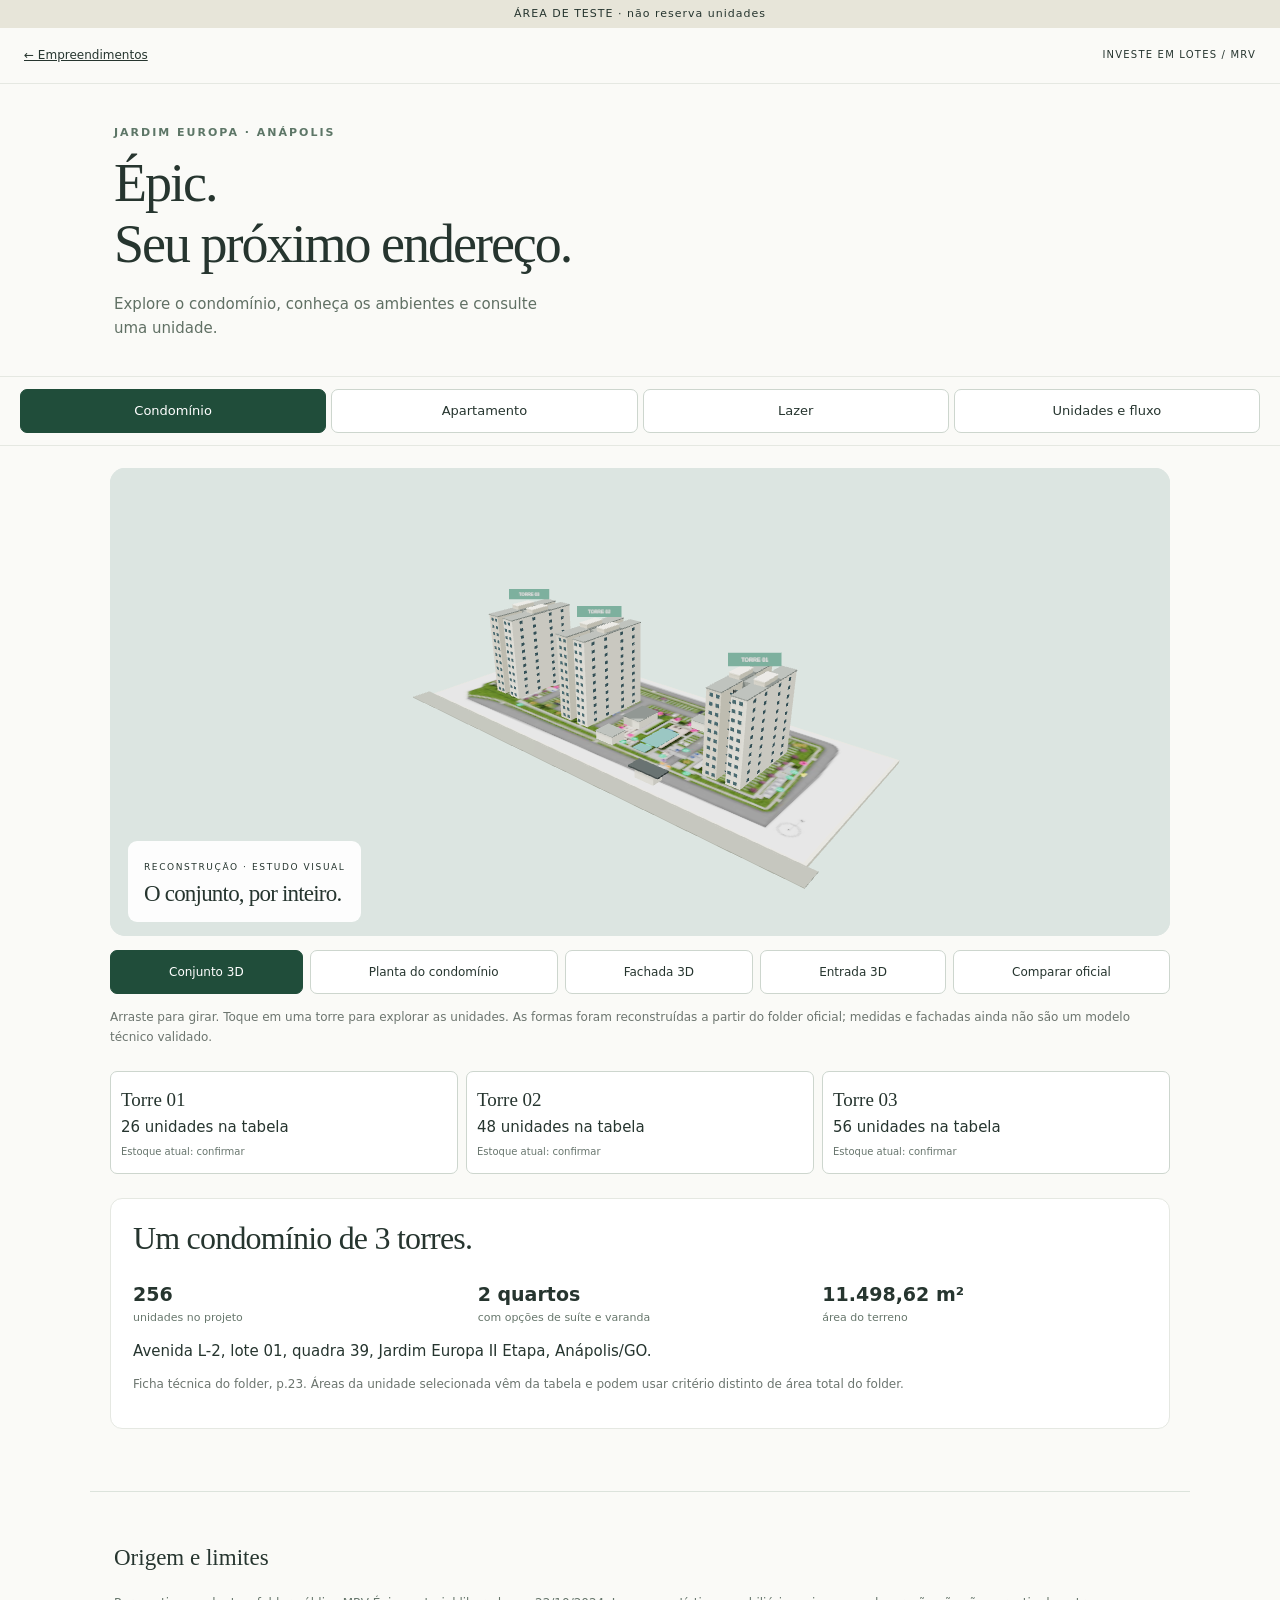
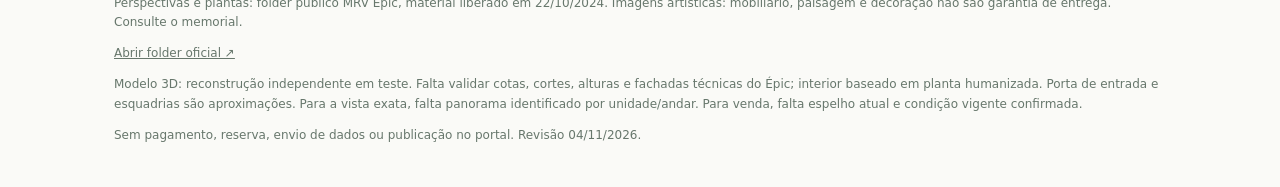
==== epic/index.html @ ec711bcd "Epic experience test: official plans leisure unit flow and reconstruction study" ====
<!doctype html><html lang="pt-BR"><head><meta charset="utf-8"><meta name="viewport" content="width=device-width,initial-scale=1,viewport-fit=cover"><meta name="robots" content="noindex"><meta name="description" content="Épic Anápolis: implantação, torres, plantas, decorados e fluxo de referência. Área de teste."><title>Épic | Experiência do empreendimento</title><link rel="stylesheet" href="style.css"></head><body><div class="test">ÁREA DE TESTE · não reserva unidades</div><header><a href="../">← Empreendimentos</a><span>INVESTE EM LOTES / MRV</span></header><main><div class="intro"><p class="eyebrow">JARDIM EUROPA · ANÁPOLIS</p><h1>Épic.<br>Seu próximo endereço.</h1><p>Explore o condomínio, conheça os ambientes e consulte uma unidade.</p></div><nav aria-label="Explorar"><button class="selected" data-tab="condominio">Condomínio</button><button data-tab="apartamento">Apartamento</button><button data-tab="lazer">Lazer</button><button data-tab="unidades">Unidades e fluxo</button></nav><section id="condominio" class="tab"><div class="media"><div id="world"><div id="load">Preparando maquete…</div></div><div class="overlay"><span>RECONSTRUÇÃO · ESTUDO VISUAL</span><h2 id="viewtitle">O conjunto, por inteiro.</h2></div></div><div class="tools"><button data-view="geral" class="selected">Conjunto 3D</button><button data-view="topo">Planta do condomínio</button><button data-view="frente">Fachada 3D</button><button data-view="portaria">Entrada 3D</button><button id="official">Comparar oficial</button></div><p class="caption">Arraste para girar. Toque em uma torre para explorar as unidades. As formas foram reconstruídas a partir do folder oficial; medidas e fachadas ainda não são um modelo técnico validado.</p><div class="towercards" id="towercards"></div><article class="info"><h2>Um condomínio de 3 torres.</h2><div class="facts"><div><b>256</b><span>unidades no projeto</span></div><div><b>2 quartos</b><span>com opções de suíte e varanda</span></div><div><b>11.498,62 m²</b><span>área do terreno</span></div></div><p>Avenida L-2, lote 01, quadra 39, Jardim Europa II Etapa, Anápolis/GO.</p><p class="caption">Ficha técnica do folder, p.23. Áreas da unidade selecionada vêm da tabela e podem usar critério distinto de área total do folder.</p></article></section><section id="apartamento" class="tab" hidden><div class="sectionhead"><p class="eyebrow">DISTRIBUIÇÃO E AMBIENTES</p><h2>Do desenho ao decorado.</h2><p>Escolha uma referência. Não aplicamos a mesma planta a todos os apartamentos.</p></div><div class="tools" id="plantbuttons"><button data-plant="208" class="selected">T1 · 208 / suíte</button><button data-plant="206">T1 · 206</button><button data-plant="001">T1 · 001 / térreo</button><button data-plant="003">T1 · 003 / térreo</button></div><div class="planwrap"><img id="plan" src="planta208.jpg" alt="Planta humanizada oficial Torre 1 apartamento208"><button class="expand" data-enlarge="plan">Ampliar planta ↗</button></div><p class="caption" id="plancaption">Planta humanizada oficial · Torre 1, apartamento208 · folder p.21. Mobiliário ilustrativo.</p><div class="interiorhead"><h3>Entre no estudo do apartamento208.</h3><p>Distribuição reconstruída da planta humanizada, sem cotas técnicas. A decoração 3D é uma interpretação, não o decorado oficial MRV.</p></div><div id="inside"><div id="insidehint">Preparando interior…</div></div><div class="tools" id="roomcontrols"></div><div class="tools"><button id="walkback">Recuar</button><button id="walkforward">Avançar</button><button id="resetroom">Voltar ao ambiente</button></div><p class="caption">Arraste para olhar; avance em passos curtos. Não há colisão física. A posição do apartamento no prédio e a paisagem não foram validadas: não simulamos vista real. O estudo continua sendo da referência 208 ao trocar a planta acima.</p><h3>Decorados oficiais, separados do estudo.</h3><div id="roomgallery" class="gallery"></div></section><section id="lazer" class="tab" hidden><div class="sectionhead"><p class="eyebrow">ESPAÇOS PARA VIVER</p><h2>Do primeiro mergulho<br>ao encontro em família.</h2><p>Imagens oficiais do empreendimento, não fotos da obra pronta.</p></div><div id="leisuregallery" class="gallery"></div></section><section id="unidades" class="tab" hidden><div class="sectionhead"><p class="eyebrow">CONSULTA POR APARTAMENTO</p><h2>Uma unidade.<br>Todos os valores juntos.</h2></div><div class="notice"><b>Disponibilidade atual: não confirmada.</b><p>A tabela de 26/10/2026 lista unidades e valores de referência. Não é um espelho de estoque de hoje. Nenhum bloco está marcado como vendido ou disponível sem essa confirmação.</p></div><div class="selectors"><label>Torre<select id="tower"><option value="01">Torre 01</option><option value="02">Torre 02</option><option value="03">Torre 03</option></select></label><label>Unidade da tabela<select id="unit"></select></label></div><div id="unitdetails"></div><h3>Fluxo de referência da entrada</h3><p>Valores extraídos da mesma linha da planilha, sem simular renda, subsídio ou aprovação. Valores exibidos arredondados a centavos; o arquivo original pode conter casas decimais adicionais.</p><div id="flow"></div><div class="notice"><b>Antes de apresentar uma condição comercial</b><p>Confirmar estoque, validade da tabela, rating, desconto Bom Pagador, crédito e correções no sistema MRV. A planilha informa plano decrescente em até 60 parcelas, mas não fornece aqui um cronograma contratual completo. O resumo não reserva nem envia proposta.</p></div><button id="summary">Ver resumo para revisão</button><pre id="summarytext" hidden></pre></section><footer><h3>Origem e limites</h3><p>Perspectivas e plantas: folder público MRV Épic, material liberado em 22/10/2024. Imagens artísticas: mobiliário, paisagem e decoração não são garantia de entrega. Consulte o memorial.</p><a href="https://drive.google.com/file/d/1s0CUvzJely-74tFJIoNEX2CkR0CPgsRL/view?usp=drivesdk&authuser=papocerio%40gmail.com" target="_blank" rel="noopener">Abrir folder oficial ↗</a><p>Modelo 3D: reconstrução independente em teste. Falta validar cotas, cortes, alturas e fachadas técnicas do Épic; interior baseado em planta humanizada. Porta de entrada e esquadrias são aproximações. Para a vista exata, falta panorama identificado por unidade/andar. Para venda, falta espelho atual e condição vigente confirmada.</p><p>Sem pagamento, reserva, envio de dados ou publicação no portal. Revisão 04/11/2026.</p></footer></main><dialog id="viewer"><button id="close">Fechar ×</button><img id="full" alt=""><p id="fullcaption"></p></dialog><script type="module" src="app.js"></script></body></html>
---- epic/style.css ----
*{box-sizing:border-box}body{margin:0;color:#26352f;background:#fafaf7;font:15px/1.6 system-ui,-apple-system,sans-serif}button,select{font:inherit}button{min-height:44px;border:1px solid #cdd6ce;border-radius:7px;padding:10px 16px;background:#fff;color:inherit;cursor:pointer}button:hover{border-color:#275e48}button.selected{background:#204d3a;color:white;border-color:#204d3a}button:focus-visible,a:focus-visible{outline:3px solid #c99d48;outline-offset:3px}a{color:inherit}header{display:flex;justify-content:space-between;align-items:center;gap:12px;padding:18px 24px;border-bottom:1px solid #e5e8e2;font-size:12px}header span{letter-spacing:1.2px;font-size:10px}.test{text-align:center;background:#e7e5d9;padding:5px 10px;font-size:11px;letter-spacing:1px}.intro{max-width:1100px;margin:auto;padding:40px 24px 24px}.eyebrow{font-size:11px;letter-spacing:2px;font-weight:650;color:#5d7667;margin:0 0 12px}h1,h2,h3{font-family:Georgia,serif;font-weight:400;line-height:1.12}h1{font-size:54px;letter-spacing:-2px;margin:0 0 18px}h2{font-size:32px;letter-spacing:-.8px}h3{font-size:25px}p{margin:12px 0}.intro>p:last-child{max-width:460px;color:#607064}nav{display:flex;gap:5px;flex-wrap:wrap;padding:12px 20px;background:#fafaf7;position:sticky;top:0;z-index:5;border-block:1px solid #e5e8e2}nav button{font-size:13px;padding:10px 12px;flex:1;white-space:nowrap}.tab{max-width:1100px;margin:auto;padding:22px 20px}.tab[hidden]{display:none}.media{position:relative;border-radius:15px;overflow:hidden;background:#dce4e2}#world{height:52vh;min-height:350px;max-height:650px;touch-action:none}canvas{display:block;width:100%;height:100%}.overlay{position:absolute;left:18px;bottom:14px;pointer-events:none;background:#ffffffec;padding:12px 16px;border-radius:9px;max-width:85%}.overlay span{font-size:9px;letter-spacing:1.6px}.overlay h2{font-size:23px;margin:4px 0}#load{position:absolute;padding:30px}.tools{display:flex;flex-wrap:wrap;gap:7px;margin:14px 0}.tools button{font-size:12px;padding:9px 11px;flex-grow:1}.caption{font-size:12px;line-height:1.6;color:#6c756f}.towercards{display:grid;grid-template-columns:repeat(3,1fr);gap:8px;margin:24px 0}.towercards button{text-align:left;padding:13px 10px}.towercards b{display:block;font-size:19px;font-family:Georgia;font-weight:400}.towercards small{display:block;font-size:10px;color:#68766e;margin-top:5px}.info{padding:22px;background:white;border:1px solid #e5e8e2;border-radius:12px}.info h2{margin:0 0 22px}.facts{display:grid;gap:20px;grid-template-columns:repeat(3,1fr)}.facts b{display:block;font-size:19px;font-weight:600}.facts span{display:block;font-size:11px;color:#67776c}.sectionhead{padding:14px 0 22px}.sectionhead h2{font-size:39px;margin:4px 0 18px}.sectionhead p{max-width:620px}.gallery{display:grid;grid-template-columns:repeat(2,minmax(0,1fr));gap:20px}.gallery figure{margin:0;background:white;border-radius:12px;overflow:hidden;border:1px solid #e5e8e2}.gallery figure:first-child{grid-column:1/-1}.gallery img{width:100%;display:block;height:auto;cursor:zoom-in}.gallery figcaption{padding:14px}.gallery figcaption b{display:block;font-weight:600}.gallery figcaption small{font-size:11px;color:#6c756f}.planwrap{position:relative;padding:15px;background:white;border-radius:12px;border:1px solid #e5e8e2}.planwrap img{width:100%;max-height:520px;object-fit:contain;display:block}.expand{display:block;margin:12px auto 0;font-size:12px}.interiorhead{margin-top:36px}#inside{height:52vh;min-height:370px;background:#dce4e2;border-radius:12px;overflow:hidden;position:relative;touch-action:none}#insidehint{position:absolute;bottom:12px;left:12px;right:12px;background:#ffffffe8;padding:8px 12px;font-size:11px;border-radius:6px;pointer-events:none}.notice{background:#edece3;border-radius:10px;padding:18px;margin:20px 0;font-size:13px}.notice p{margin-bottom:0}.selectors{display:grid;grid-template-columns:1fr 2fr;gap:12px;margin:24px 0}label{font-size:12px;font-weight:600}select{display:block;width:100%;min-height:48px;border:1px solid #cdd6ce;background:white;border-radius:7px;padding:8px;margin-top:7px;max-width:100%}.unitcard{background:#204d3a;color:white;padding:24px;border-radius:13px}.unitcard h2{margin:0 0 15px}.price{font-size:32px;font-family:Georgia;line-height:1.2}.unitfacts{display:grid;grid-template-columns:1fr 1fr;gap:15px;margin-top:24px}.unitfacts small{display:block;opacity:.7;font-size:11px}.unitcard .caption{color:#d7e4dc}.flowrow{display:grid;grid-template-columns:1fr auto;gap:14px;padding:14px 0;border-bottom:1px solid #e2e6df;font-size:13px}.flowrow b{font-weight:600}.flowrow small{display:block;color:#6c756f;font-size:11px}.flowrow .val{white-space:nowrap}footer{max-width:1100px;margin:40px auto 0;padding:30px 24px;border-top:1px solid #dce3dc;font-size:12px;color:#67776c}footer h3{color:#26352f;font-size:23px}pre{font:13px/1.8 system-ui;white-space:pre-wrap;padding:20px;background:white;border:1px solid #dce3dc;border-radius:10px}dialog{width:min(100%,1200px);max-height:95vh;border:0;border-radius:12px;padding:18px;background:#fff;color:#26352f}dialog::backdrop{background:#15281ce8}dialog img{display:block;max-width:100%;max-height:75vh;margin:auto;object-fit:contain}dialog button{display:block;margin:0 0 12px auto}dialog p{font-size:12px}@media(max-width:600px){h1{font-size:48px}.gallery{grid-template-columns:1fr}.gallery figure:first-child{grid-column:auto}.facts{grid-template-columns:1fr}.facts div{display:flex;align-items:baseline;justify-content:space-between;gap:15px}.selectors{grid-template-columns:1fr}.tab{padding:16px}.intro{padding:32px 20px 20px}nav{padding:9px 12px}nav button{font-size:11px;padding:9px 7px}.sectionhead h2{font-size:34px}.flowrow{grid-template-columns:1fr}.flowrow .val{font-size:18px}.towercards{gap:5px}.towercards small{font-size:9px}.overlay h2{font-size:21px}header{padding:14px 18px}}
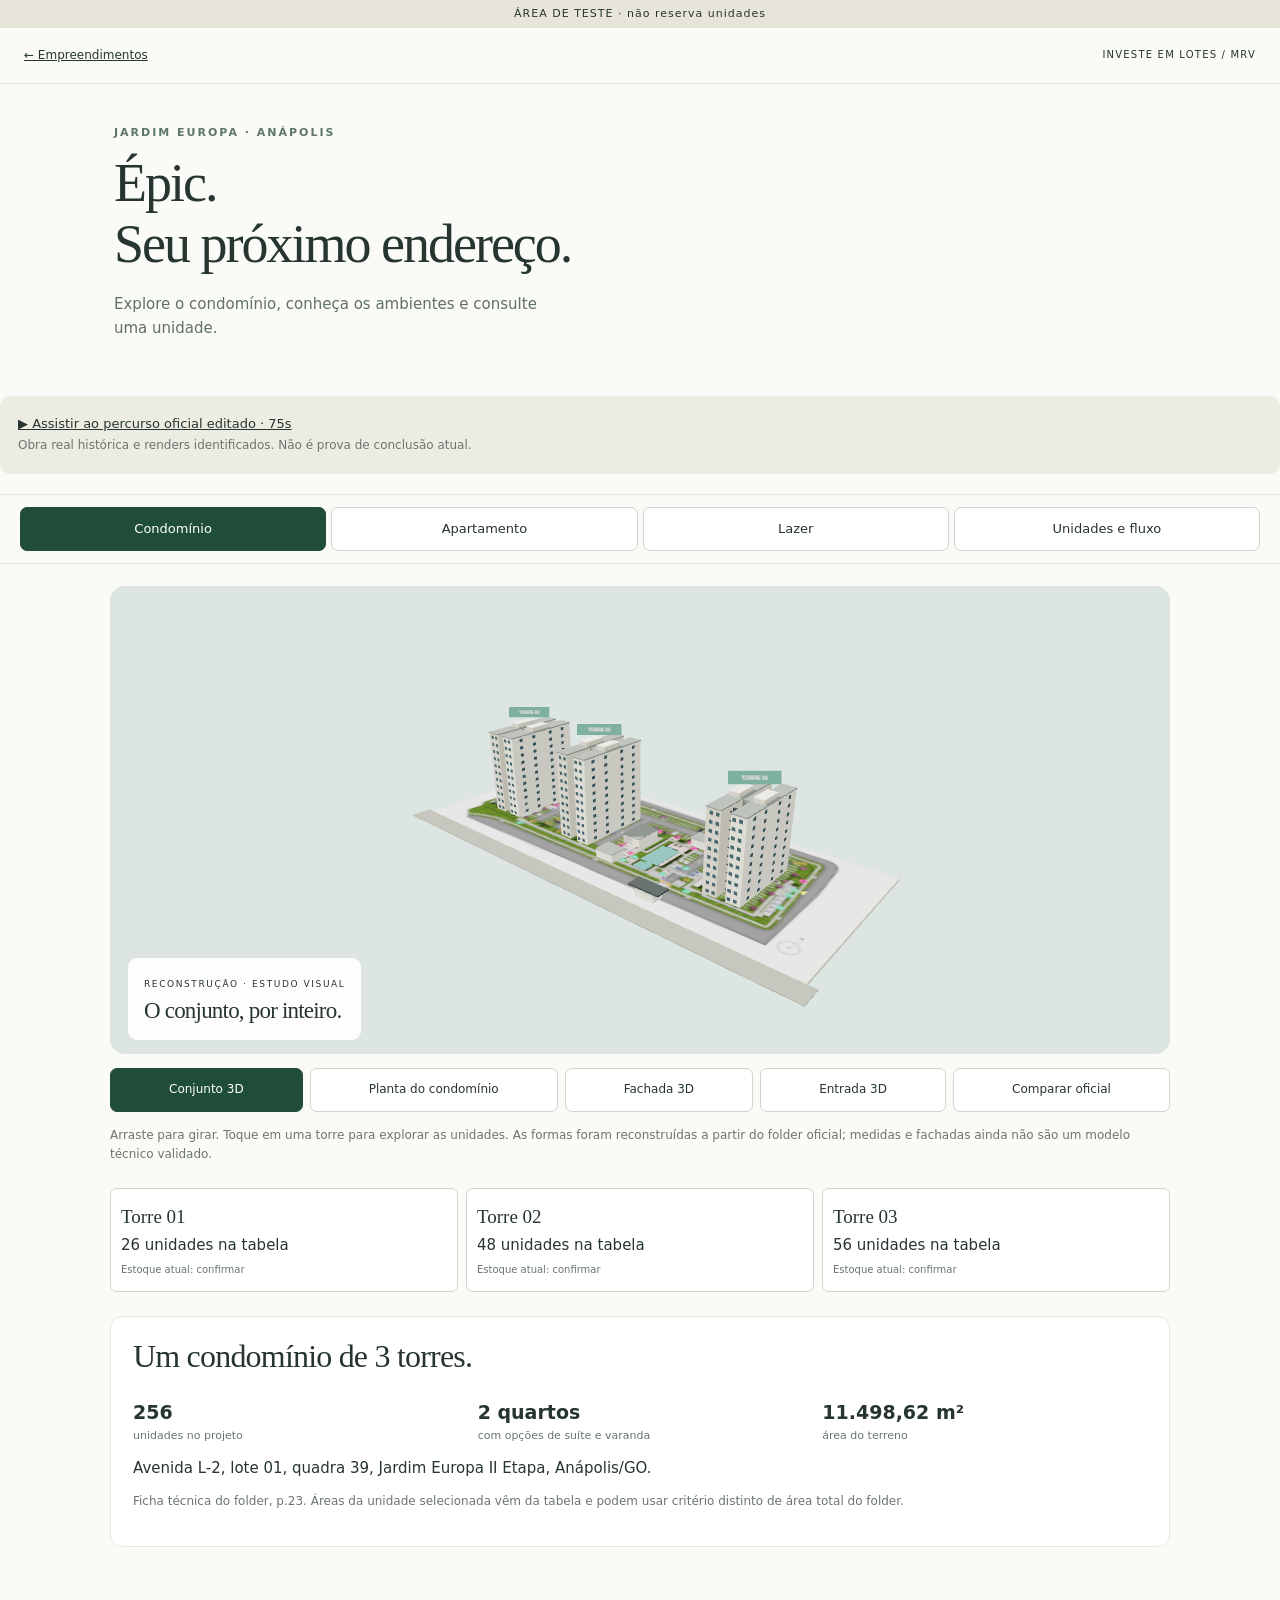
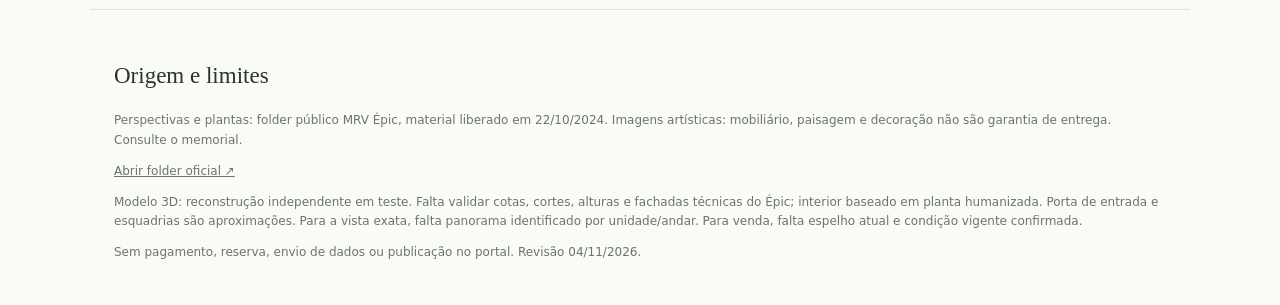
==== commit e886d8cf: "Add Epic official-material video with historical-worksite labels and chapters" ====
--- a/epic/index.html
+++ b/epic/index.html
@@ -1 +1 @@
-<!doctype html><html lang="pt-BR"><head><meta charset="utf-8"><meta name="viewport" content="width=device-width,initial-scale=1,viewport-fit=cover"><meta name="robots" content="noindex"><meta name="description" content="Épic Anápolis: implantação, torres, plantas, decorados e fluxo de referência. Área de teste."><title>Épic | Experiência do empreendimento</title><link rel="stylesheet" href="style.css"></head><body><div class="test">ÁREA DE TESTE · não reserva unidades</div><header><a href="../">← Empreendimentos</a><span>INVESTE EM LOTES / MRV</span></header><main><div class="intro"><p class="eyebrow">JARDIM EUROPA · ANÁPOLIS</p><h1>Épic.<br>Seu próximo endereço.</h1><p>Explore o condomínio, conheça os ambientes e consulte uma unidade.</p></div><nav aria-label="Explorar"><button class="selected" data-tab="condominio">Condomínio</button><button data-tab="apartamento">Apartamento</button><button data-tab="lazer">Lazer</button><button data-tab="unidades">Unidades e fluxo</button></nav><section id="condominio" class="tab"><div class="media"><div id="world"><div id="load">Preparando maquete…</div></div><div class="overlay"><span>RECONSTRUÇÃO · ESTUDO VISUAL</span><h2 id="viewtitle">O conjunto, por inteiro.</h2></div></div><div class="tools"><button data-view="geral" class="selected">Conjunto 3D</button><button data-view="topo">Planta do condomínio</button><button data-view="frente">Fachada 3D</button><button data-view="portaria">Entrada 3D</button><button id="official">Comparar oficial</button></div><p class="caption">Arraste para girar. Toque em uma torre para explorar as unidades. As formas foram reconstruídas a partir do folder oficial; medidas e fachadas ainda não são um modelo técnico validado.</p><div class="towercards" id="towercards"></div><article class="info"><h2>Um condomínio de 3 torres.</h2><div class="facts"><div><b>256</b><span>unidades no projeto</span></div><div><b>2 quartos</b><span>com opções de suíte e varanda</span></div><div><b>11.498,62 m²</b><span>área do terreno</span></div></div><p>Avenida L-2, lote 01, quadra 39, Jardim Europa II Etapa, Anápolis/GO.</p><p class="caption">Ficha técnica do folder, p.23. Áreas da unidade selecionada vêm da tabela e podem usar critério distinto de área total do folder.</p></article></section><section id="apartamento" class="tab" hidden><div class="sectionhead"><p class="eyebrow">DISTRIBUIÇÃO E AMBIENTES</p><h2>Do desenho ao decorado.</h2><p>Escolha uma referência. Não aplicamos a mesma planta a todos os apartamentos.</p></div><div class="tools" id="plantbuttons"><button data-plant="208" class="selected">T1 · 208 / suíte</button><button data-plant="206">T1 · 206</button><button data-plant="001">T1 · 001 / térreo</button><button data-plant="003">T1 · 003 / térreo</button></div><div class="planwrap"><img id="plan" src="planta208.jpg" alt="Planta humanizada oficial Torre 1 apartamento208"><button class="expand" data-enlarge="plan">Ampliar planta ↗</button></div><p class="caption" id="plancaption">Planta humanizada oficial · Torre 1, apartamento208 · folder p.21. Mobiliário ilustrativo.</p><div class="interiorhead"><h3>Entre no estudo do apartamento208.</h3><p>Distribuição reconstruída da planta humanizada, sem cotas técnicas. A decoração 3D é uma interpretação, não o decorado oficial MRV.</p></div><div id="inside"><div id="insidehint">Preparando interior…</div></div><div class="tools" id="roomcontrols"></div><div class="tools"><button id="walkback">Recuar</button><button id="walkforward">Avançar</button><button id="resetroom">Voltar ao ambiente</button></div><p class="caption">Arraste para olhar; avance em passos curtos. Não há colisão física. A posição do apartamento no prédio e a paisagem não foram validadas: não simulamos vista real. O estudo continua sendo da referência 208 ao trocar a planta acima.</p><h3>Decorados oficiais, separados do estudo.</h3><div id="roomgallery" class="gallery"></div></section><section id="lazer" class="tab" hidden><div class="sectionhead"><p class="eyebrow">ESPAÇOS PARA VIVER</p><h2>Do primeiro mergulho<br>ao encontro em família.</h2><p>Imagens oficiais do empreendimento, não fotos da obra pronta.</p></div><div id="leisuregallery" class="gallery"></div></section><section id="unidades" class="tab" hidden><div class="sectionhead"><p class="eyebrow">CONSULTA POR APARTAMENTO</p><h2>Uma unidade.<br>Todos os valores juntos.</h2></div><div class="notice"><b>Disponibilidade atual: não confirmada.</b><p>A tabela de 26/10/2026 lista unidades e valores de referência. Não é um espelho de estoque de hoje. Nenhum bloco está marcado como vendido ou disponível sem essa confirmação.</p></div><div class="selectors"><label>Torre<select id="tower"><option value="01">Torre 01</option><option value="02">Torre 02</option><option value="03">Torre 03</option></select></label><label>Unidade da tabela<select id="unit"></select></label></div><div id="unitdetails"></div><h3>Fluxo de referência da entrada</h3><p>Valores extraídos da mesma linha da planilha, sem simular renda, subsídio ou aprovação. Valores exibidos arredondados a centavos; o arquivo original pode conter casas decimais adicionais.</p><div id="flow"></div><div class="notice"><b>Antes de apresentar uma condição comercial</b><p>Confirmar estoque, validade da tabela, rating, desconto Bom Pagador, crédito e correções no sistema MRV. A planilha informa plano decrescente em até 60 parcelas, mas não fornece aqui um cronograma contratual completo. O resumo não reserva nem envia proposta.</p></div><button id="summary">Ver resumo para revisão</button><pre id="summarytext" hidden></pre></section><footer><h3>Origem e limites</h3><p>Perspectivas e plantas: folder público MRV Épic, material liberado em 22/10/2024. Imagens artísticas: mobiliário, paisagem e decoração não são garantia de entrega. Consulte o memorial.</p><a href="https://drive.google.com/file/d/1s0CUvzJely-74tFJIoNEX2CkR0CPgsRL/view?usp=drivesdk&authuser=papocerio%40gmail.com" target="_blank" rel="noopener">Abrir folder oficial ↗</a><p>Modelo 3D: reconstrução independente em teste. Falta validar cotas, cortes, alturas e fachadas técnicas do Épic; interior baseado em planta humanizada. Porta de entrada e esquadrias são aproximações. Para a vista exata, falta panorama identificado por unidade/andar. Para venda, falta espelho atual e condição vigente confirmada.</p><p>Sem pagamento, reserva, envio de dados ou publicação no portal. Revisão 04/11/2026.</p></footer></main><dialog id="viewer"><button id="close">Fechar ×</button><img id="full" alt=""><p id="fullcaption"></p></dialog><script type="module" src="app.js"></script></body></html>
+<!doctype html><html lang="pt-BR"><head><meta charset="utf-8"><meta name="viewport" content="width=device-width,initial-scale=1,viewport-fit=cover"><meta name="robots" content="noindex"><meta name="description" content="Épic Anápolis: implantação, torres, plantas, decorados e fluxo de referência. Área de teste."><title>Épic | Experiência do empreendimento</title><link rel="stylesheet" href="style.css"></head><body><div class="test">ÁREA DE TESTE · não reserva unidades</div><header><a href="../">← Empreendimentos</a><span>INVESTE EM LOTES / MRV</span></header><main><div class="intro"><p class="eyebrow">JARDIM EUROPA · ANÁPOLIS</p><h1>Épic.<br>Seu próximo endereço.</h1><p>Explore o condomínio, conheça os ambientes e consulte uma unidade.</p></div><p class="notice"><a href="video.html">▶ Assistir ao percurso oficial editado · 75s</a><br><span class="caption">Obra real histórica e renders identificados. Não é prova de conclusão atual.</span></p><nav aria-label="Explorar"><button class="selected" data-tab="condominio">Condomínio</button><button data-tab="apartamento">Apartamento</button><button data-tab="lazer">Lazer</button><button data-tab="unidades">Unidades e fluxo</button></nav><section id="condominio" class="tab"><div class="media"><div id="world"><div id="load">Preparando maquete…</div></div><div class="overlay"><span>RECONSTRUÇÃO · ESTUDO VISUAL</span><h2 id="viewtitle">O conjunto, por inteiro.</h2></div></div><div class="tools"><button data-view="geral" class="selected">Conjunto 3D</button><button data-view="topo">Planta do condomínio</button><button data-view="frente">Fachada 3D</button><button data-view="portaria">Entrada 3D</button><button id="official">Comparar oficial</button></div><p class="caption">Arraste para girar. Toque em uma torre para explorar as unidades. As formas foram reconstruídas a partir do folder oficial; medidas e fachadas ainda não são um modelo técnico validado.</p><div class="towercards" id="towercards"></div><article class="info"><h2>Um condomínio de 3 torres.</h2><div class="facts"><div><b>256</b><span>unidades no projeto</span></div><div><b>2 quartos</b><span>com opções de suíte e varanda</span></div><div><b>11.498,62 m²</b><span>área do terreno</span></div></div><p>Avenida L-2, lote 01, quadra 39, Jardim Europa II Etapa, Anápolis/GO.</p><p class="caption">Ficha técnica do folder, p.23. Áreas da unidade selecionada vêm da tabela e podem usar critério distinto de área total do folder.</p></article></section><section id="apartamento" class="tab" hidden><div class="sectionhead"><p class="eyebrow">DISTRIBUIÇÃO E AMBIENTES</p><h2>Do desenho ao decorado.</h2><p>Escolha uma referência. Não aplicamos a mesma planta a todos os apartamentos.</p></div><div class="tools" id="plantbuttons"><button data-plant="208" class="selected">T1 · 208 / suíte</button><button data-plant="206">T1 · 206</button><button data-plant="001">T1 · 001 / térreo</button><button data-plant="003">T1 · 003 / térreo</button></div><div class="planwrap"><img id="plan" src="planta208.jpg" alt="Planta humanizada oficial Torre 1 apartamento208"><button class="expand" data-enlarge="plan">Ampliar planta ↗</button></div><p class="caption" id="plancaption">Planta humanizada oficial · Torre 1, apartamento208 · folder p.21. Mobiliário ilustrativo.</p><div class="interiorhead"><h3>Entre no estudo do apartamento208.</h3><p>Distribuição reconstruída da planta humanizada, sem cotas técnicas. A decoração 3D é uma interpretação, não o decorado oficial MRV.</p></div><div id="inside"><div id="insidehint">Preparando interior…</div></div><div class="tools" id="roomcontrols"></div><div class="tools"><button id="walkback">Recuar</button><button id="walkforward">Avançar</button><button id="resetroom">Voltar ao ambiente</button></div><p class="caption">Arraste para olhar; avance em passos curtos. Não há colisão física. A posição do apartamento no prédio e a paisagem não foram validadas: não simulamos vista real. O estudo continua sendo da referência 208 ao trocar a planta acima.</p><h3>Decorados oficiais, separados do estudo.</h3><div id="roomgallery" class="gallery"></div></section><section id="lazer" class="tab" hidden><div class="sectionhead"><p class="eyebrow">ESPAÇOS PARA VIVER</p><h2>Do primeiro mergulho<br>ao encontro em família.</h2><p>Imagens oficiais do empreendimento, não fotos da obra pronta.</p></div><div id="leisuregallery" class="gallery"></div></section><section id="unidades" class="tab" hidden><div class="sectionhead"><p class="eyebrow">CONSULTA POR APARTAMENTO</p><h2>Uma unidade.<br>Todos os valores juntos.</h2></div><div class="notice"><b>Disponibilidade atual: não confirmada.</b><p>A tabela de 26/10/2026 lista unidades e valores de referência. Não é um espelho de estoque de hoje. Nenhum bloco está marcado como vendido ou disponível sem essa confirmação.</p></div><div class="selectors"><label>Torre<select id="tower"><option value="01">Torre 01</option><option value="02">Torre 02</option><option value="03">Torre 03</option></select></label><label>Unidade da tabela<select id="unit"></select></label></div><div id="unitdetails"></div><h3>Fluxo de referência da entrada</h3><p>Valores extraídos da mesma linha da planilha, sem simular renda, subsídio ou aprovação. Valores exibidos arredondados a centavos; o arquivo original pode conter casas decimais adicionais.</p><div id="flow"></div><div class="notice"><b>Antes de apresentar uma condição comercial</b><p>Confirmar estoque, validade da tabela, rating, desconto Bom Pagador, crédito e correções no sistema MRV. A planilha informa plano decrescente em até 60 parcelas, mas não fornece aqui um cronograma contratual completo. O resumo não reserva nem envia proposta.</p></div><button id="summary">Ver resumo para revisão</button><pre id="summarytext" hidden></pre></section><footer><h3>Origem e limites</h3><p>Perspectivas e plantas: folder público MRV Épic, material liberado em 22/10/2024. Imagens artísticas: mobiliário, paisagem e decoração não são garantia de entrega. Consulte o memorial.</p><a href="https://drive.google.com/file/d/1s0CUvzJely-74tFJIoNEX2CkR0CPgsRL/view?usp=drivesdk&authuser=papocerio%40gmail.com" target="_blank" rel="noopener">Abrir folder oficial ↗</a><p>Modelo 3D: reconstrução independente em teste. Falta validar cotas, cortes, alturas e fachadas técnicas do Épic; interior baseado em planta humanizada. Porta de entrada e esquadrias são aproximações. Para a vista exata, falta panorama identificado por unidade/andar. Para venda, falta espelho atual e condição vigente confirmada.</p><p>Sem pagamento, reserva, envio de dados ou publicação no portal. Revisão 04/11/2026.</p></footer></main><dialog id="viewer"><button id="close">Fechar ×</button><img id="full" alt=""><p id="fullcaption"></p></dialog><script type="module" src="app.js?v=6c"></script></body></html>
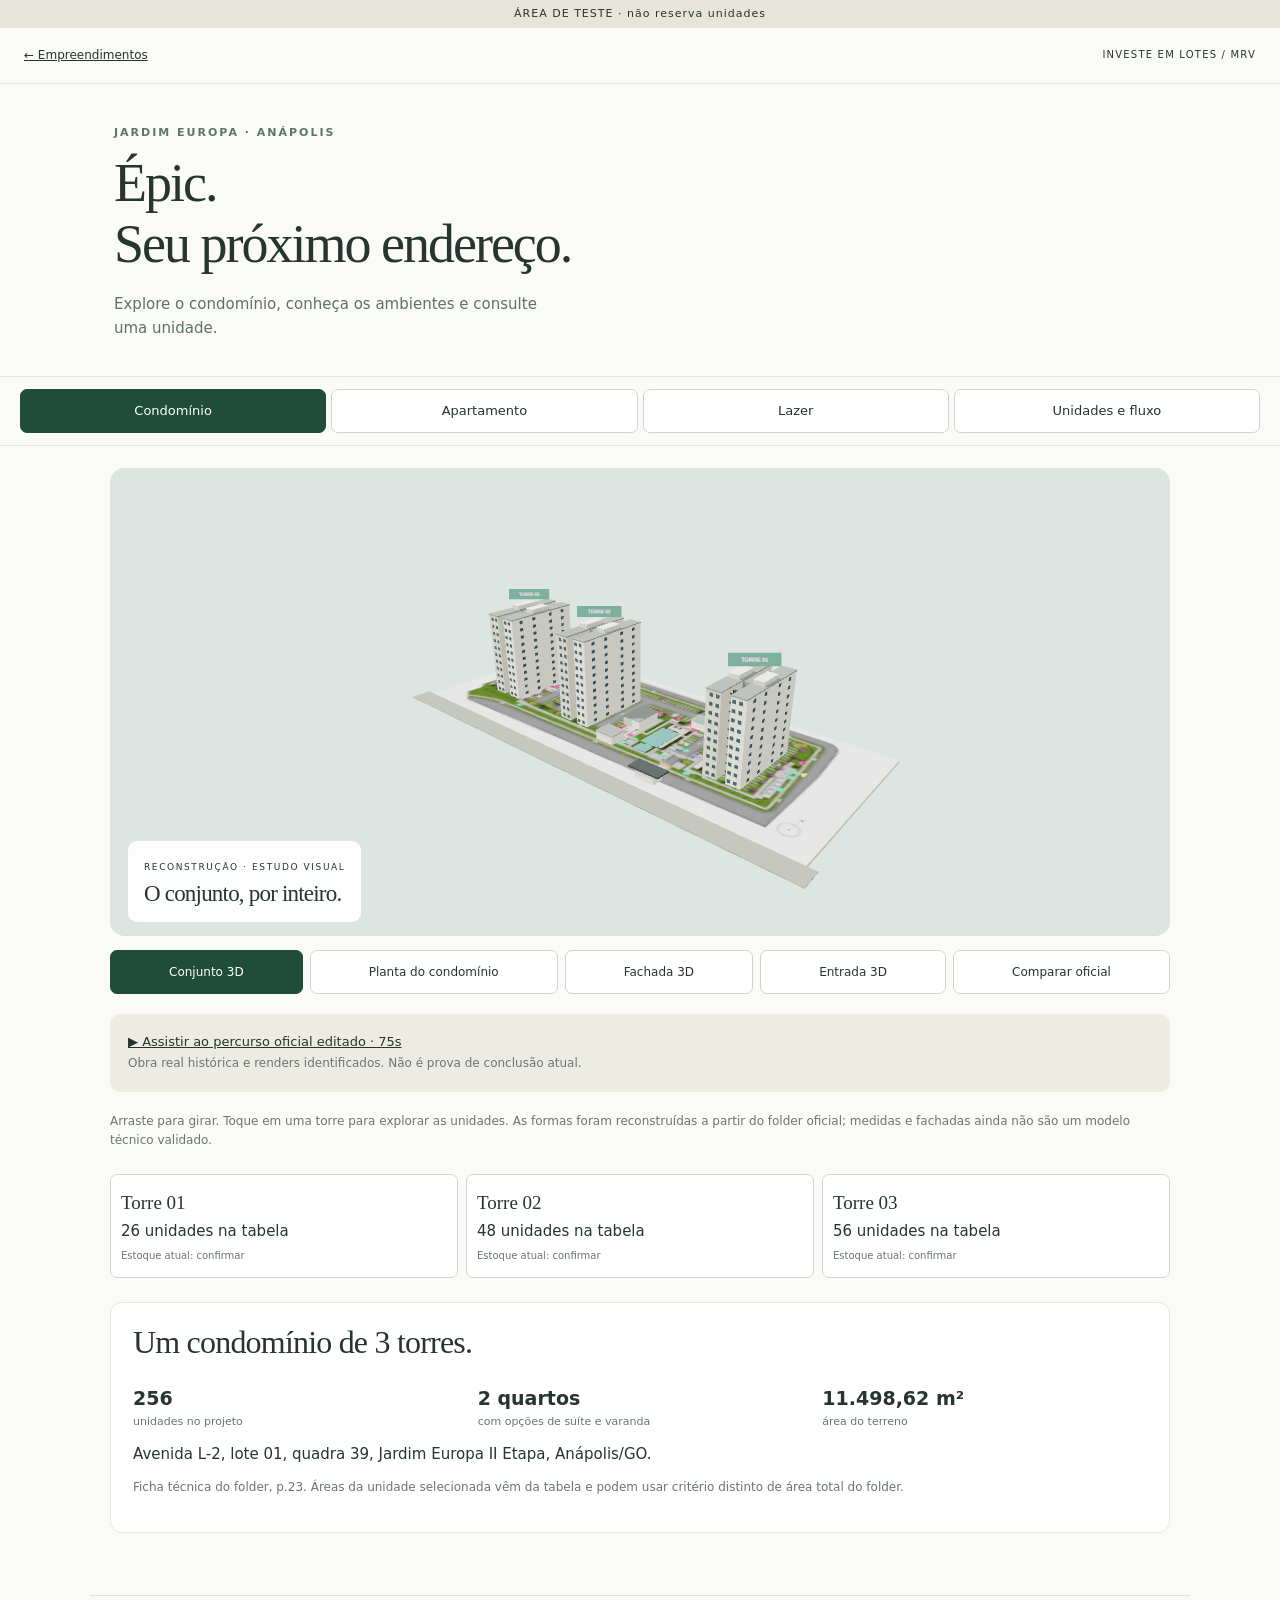
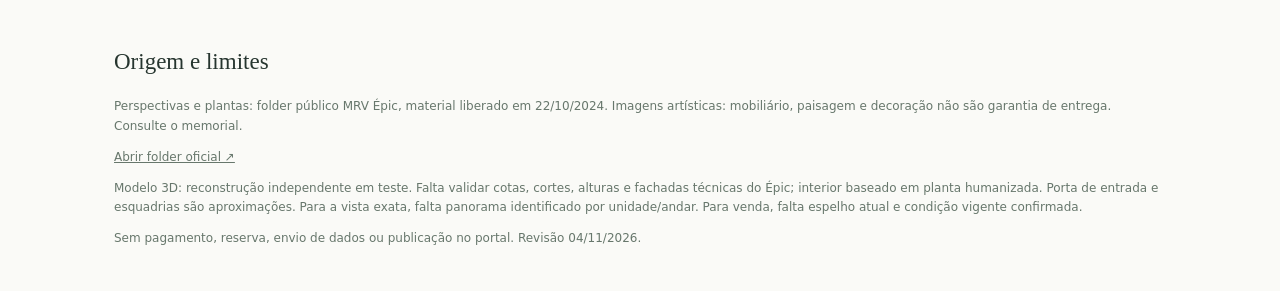
==== commit 1d2f969d: "TESTE: telas 3D maiores e controles mobile compactos Epic Golden" ====
--- a/epic/index.html
+++ b/epic/index.html
@@ -1 +1 @@
-<!doctype html><html lang="pt-BR"><head><meta charset="utf-8"><meta name="viewport" content="width=device-width,initial-scale=1,viewport-fit=cover"><meta name="robots" content="noindex"><meta name="description" content="Épic Anápolis: implantação, torres, plantas, decorados e fluxo de referência. Área de teste."><title>Épic | Experiência do empreendimento</title><link rel="stylesheet" href="style.css"></head><body><div class="test">ÁREA DE TESTE · não reserva unidades</div><header><a href="../">← Empreendimentos</a><span>INVESTE EM LOTES / MRV</span></header><main><div class="intro"><p class="eyebrow">JARDIM EUROPA · ANÁPOLIS</p><h1>Épic.<br>Seu próximo endereço.</h1><p>Explore o condomínio, conheça os ambientes e consulte uma unidade.</p></div><p class="notice"><a href="video.html">▶ Assistir ao percurso oficial editado · 75s</a><br><span class="caption">Obra real histórica e renders identificados. Não é prova de conclusão atual.</span></p><nav aria-label="Explorar"><button class="selected" data-tab="condominio">Condomínio</button><button data-tab="apartamento">Apartamento</button><button data-tab="lazer">Lazer</button><button data-tab="unidades">Unidades e fluxo</button></nav><section id="condominio" class="tab"><div class="media"><div id="world"><div id="load">Preparando maquete…</div></div><div class="overlay"><span>RECONSTRUÇÃO · ESTUDO VISUAL</span><h2 id="viewtitle">O conjunto, por inteiro.</h2></div></div><div class="tools"><button data-view="geral" class="selected">Conjunto 3D</button><button data-view="topo">Planta do condomínio</button><button data-view="frente">Fachada 3D</button><button data-view="portaria">Entrada 3D</button><button id="official">Comparar oficial</button></div><p class="caption">Arraste para girar. Toque em uma torre para explorar as unidades. As formas foram reconstruídas a partir do folder oficial; medidas e fachadas ainda não são um modelo técnico validado.</p><div class="towercards" id="towercards"></div><article class="info"><h2>Um condomínio de 3 torres.</h2><div class="facts"><div><b>256</b><span>unidades no projeto</span></div><div><b>2 quartos</b><span>com opções de suíte e varanda</span></div><div><b>11.498,62 m²</b><span>área do terreno</span></div></div><p>Avenida L-2, lote 01, quadra 39, Jardim Europa II Etapa, Anápolis/GO.</p><p class="caption">Ficha técnica do folder, p.23. Áreas da unidade selecionada vêm da tabela e podem usar critério distinto de área total do folder.</p></article></section><section id="apartamento" class="tab" hidden><div class="sectionhead"><p class="eyebrow">DISTRIBUIÇÃO E AMBIENTES</p><h2>Do desenho ao decorado.</h2><p>Escolha uma referência. Não aplicamos a mesma planta a todos os apartamentos.</p></div><div class="tools" id="plantbuttons"><button data-plant="208" class="selected">T1 · 208 / suíte</button><button data-plant="206">T1 · 206</button><button data-plant="001">T1 · 001 / térreo</button><button data-plant="003">T1 · 003 / térreo</button></div><div class="planwrap"><img id="plan" src="planta208.jpg" alt="Planta humanizada oficial Torre 1 apartamento208"><button class="expand" data-enlarge="plan">Ampliar planta ↗</button></div><p class="caption" id="plancaption">Planta humanizada oficial · Torre 1, apartamento208 · folder p.21. Mobiliário ilustrativo.</p><div class="interiorhead"><h3>Entre no estudo do apartamento208.</h3><p>Distribuição reconstruída da planta humanizada, sem cotas técnicas. A decoração 3D é uma interpretação, não o decorado oficial MRV.</p></div><div id="inside"><div id="insidehint">Preparando interior…</div></div><div class="tools" id="roomcontrols"></div><div class="tools"><button id="walkback">Recuar</button><button id="walkforward">Avançar</button><button id="resetroom">Voltar ao ambiente</button></div><p class="caption">Arraste para olhar; avance em passos curtos. Não há colisão física. A posição do apartamento no prédio e a paisagem não foram validadas: não simulamos vista real. O estudo continua sendo da referência 208 ao trocar a planta acima.</p><h3>Decorados oficiais, separados do estudo.</h3><div id="roomgallery" class="gallery"></div></section><section id="lazer" class="tab" hidden><div class="sectionhead"><p class="eyebrow">ESPAÇOS PARA VIVER</p><h2>Do primeiro mergulho<br>ao encontro em família.</h2><p>Imagens oficiais do empreendimento, não fotos da obra pronta.</p></div><div id="leisuregallery" class="gallery"></div></section><section id="unidades" class="tab" hidden><div class="sectionhead"><p class="eyebrow">CONSULTA POR APARTAMENTO</p><h2>Uma unidade.<br>Todos os valores juntos.</h2></div><div class="notice"><b>Disponibilidade atual: não confirmada.</b><p>A tabela de 26/10/2026 lista unidades e valores de referência. Não é um espelho de estoque de hoje. Nenhum bloco está marcado como vendido ou disponível sem essa confirmação.</p></div><div class="selectors"><label>Torre<select id="tower"><option value="01">Torre 01</option><option value="02">Torre 02</option><option value="03">Torre 03</option></select></label><label>Unidade da tabela<select id="unit"></select></label></div><div id="unitdetails"></div><h3>Fluxo de referência da entrada</h3><p>Valores extraídos da mesma linha da planilha, sem simular renda, subsídio ou aprovação. Valores exibidos arredondados a centavos; o arquivo original pode conter casas decimais adicionais.</p><div id="flow"></div><div class="notice"><b>Antes de apresentar uma condição comercial</b><p>Confirmar estoque, validade da tabela, rating, desconto Bom Pagador, crédito e correções no sistema MRV. A planilha informa plano decrescente em até 60 parcelas, mas não fornece aqui um cronograma contratual completo. O resumo não reserva nem envia proposta.</p></div><button id="summary">Ver resumo para revisão</button><pre id="summarytext" hidden></pre></section><footer><h3>Origem e limites</h3><p>Perspectivas e plantas: folder público MRV Épic, material liberado em 22/10/2024. Imagens artísticas: mobiliário, paisagem e decoração não são garantia de entrega. Consulte o memorial.</p><a href="https://drive.google.com/file/d/1s0CUvzJely-74tFJIoNEX2CkR0CPgsRL/view?usp=drivesdk&authuser=papocerio%40gmail.com" target="_blank" rel="noopener">Abrir folder oficial ↗</a><p>Modelo 3D: reconstrução independente em teste. Falta validar cotas, cortes, alturas e fachadas técnicas do Épic; interior baseado em planta humanizada. Porta de entrada e esquadrias são aproximações. Para a vista exata, falta panorama identificado por unidade/andar. Para venda, falta espelho atual e condição vigente confirmada.</p><p>Sem pagamento, reserva, envio de dados ou publicação no portal. Revisão 04/11/2026.</p></footer></main><dialog id="viewer"><button id="close">Fechar ×</button><img id="full" alt=""><p id="fullcaption"></p></dialog><script type="module" src="app.js?v=6c"></script></body></html>
+<!doctype html><html lang="pt-BR"><head><meta charset="utf-8"><meta name="viewport" content="width=device-width,initial-scale=1,viewport-fit=cover"><meta name="robots" content="noindex"><meta name="description" content="Épic Anápolis: implantação, torres, plantas, decorados e fluxo de referência. Área de teste."><title>Épic | Experiência do empreendimento</title><link rel="stylesheet" href="style.css?v=mobile9"></head><body><div class="test">ÁREA DE TESTE · não reserva unidades</div><header><a href="../">← Empreendimentos</a><span>INVESTE EM LOTES / MRV</span></header><main><div class="intro"><p class="eyebrow">JARDIM EUROPA · ANÁPOLIS</p><h1>Épic.<br>Seu próximo endereço.</h1><p>Explore o condomínio, conheça os ambientes e consulte uma unidade.</p></div><nav aria-label="Explorar"><button class="selected" data-tab="condominio">Condomínio</button><button data-tab="apartamento">Apartamento</button><button data-tab="lazer">Lazer</button><button data-tab="unidades">Unidades e fluxo</button></nav><section id="condominio" class="tab"><div class="media"><div id="world"><div id="load">Preparando maquete…</div></div><div class="overlay"><span>RECONSTRUÇÃO · ESTUDO VISUAL</span><h2 id="viewtitle">O conjunto, por inteiro.</h2></div></div><div class="tools"><button data-view="geral" class="selected">Conjunto 3D</button><button data-view="topo">Planta do condomínio</button><button data-view="frente">Fachada 3D</button><button data-view="portaria">Entrada 3D</button><button id="official">Comparar oficial</button></div><p class="notice"><a href="video.html">▶ Assistir ao percurso oficial editado · 75s</a><br><span class="caption">Obra real histórica e renders identificados. Não é prova de conclusão atual.</span></p><p class="caption">Arraste para girar. Toque em uma torre para explorar as unidades. As formas foram reconstruídas a partir do folder oficial; medidas e fachadas ainda não são um modelo técnico validado.</p><div class="towercards" id="towercards"></div><article class="info"><h2>Um condomínio de 3 torres.</h2><div class="facts"><div><b>256</b><span>unidades no projeto</span></div><div><b>2 quartos</b><span>com opções de suíte e varanda</span></div><div><b>11.498,62 m²</b><span>área do terreno</span></div></div><p>Avenida L-2, lote 01, quadra 39, Jardim Europa II Etapa, Anápolis/GO.</p><p class="caption">Ficha técnica do folder, p.23. Áreas da unidade selecionada vêm da tabela e podem usar critério distinto de área total do folder.</p></article></section><section id="apartamento" class="tab" hidden><div class="sectionhead"><p class="eyebrow">DISTRIBUIÇÃO E AMBIENTES</p><h2>Do desenho ao decorado.</h2><p>Escolha uma referência. Não aplicamos a mesma planta a todos os apartamentos.</p></div><div class="tools" id="plantbuttons"><button data-plant="208" class="selected">T1 · 208 / suíte</button><button data-plant="206">T1 · 206</button><button data-plant="001">T1 · 001 / térreo</button><button data-plant="003">T1 · 003 / térreo</button></div><div class="planwrap"><img id="plan" src="planta208.jpg" alt="Planta humanizada oficial Torre 1 apartamento 208"><button class="expand" data-enlarge="plan">Ampliar planta ↗</button></div><p class="caption" id="plancaption">Planta humanizada oficial · Torre 1, apartamento 208 · folder p.21. Mobiliário ilustrativo.</p><div class="interiorhead"><h3>Entre no estudo do apartamento 208.</h3><p>Distribuição reconstruída da planta humanizada, sem cotas técnicas. Distribuição da planta 208; acabamento reconstruído com referência nos decorados oficiais. Ainda há diferenças de modelagem, medidas e detalhes. Não é o render oficial nem especificação de entrega.</p></div><div id="inside"><div id="insidehint">Preparando interior…</div></div><div class="tools" id="roomcontrols"></div><button id="officialroom" hidden>Comparar decorado oficial ↗</button><div class="tools" id="walkcontrols"><button id="walkback">Recuar</button><button id="walkforward">Avançar</button><button id="resetroom">Voltar ao ambiente</button></div><p class="caption">Arraste para olhar; avance em passos curtos. Não há colisão física. A posição do apartamento no prédio e a paisagem não foram validadas: não simulamos vista real. O estudo continua sendo da referência 208 ao trocar a planta acima. Na sala, a mesa é retangular na planta 208 e redonda na perspectiva: preservamos a planta. As perspectivas não identificam vínculo exclusivo com esta unidade.</p><h3>Decorados oficiais, separados do estudo.</h3><div id="roomgallery" class="gallery"></div></section><section id="lazer" class="tab" hidden><div class="sectionhead"><p class="eyebrow">ESPAÇOS PARA VIVER</p><h2>Do primeiro mergulho<br>ao encontro em família.</h2><p>Imagens oficiais do empreendimento, não fotos da obra pronta.</p></div><div id="leisuregallery" class="gallery"></div></section><section id="unidades" class="tab" hidden><div class="sectionhead"><p class="eyebrow">CONSULTA POR APARTAMENTO</p><h2>Uma unidade.<br>Todos os valores juntos.</h2></div><div class="notice"><b>Disponibilidade atual: não confirmada.</b><p>A tabela de 26/10/2026 lista unidades e valores de referência. Não é um espelho de estoque de hoje. Nenhum bloco está marcado como vendido ou disponível sem essa confirmação.</p></div><div class="selectors"><label>Torre<select id="tower"><option value="01">Torre 01</option><option value="02">Torre 02</option><option value="03">Torre 03</option></select></label><label>Unidade da tabela<select id="unit"></select></label></div><div id="unitdetails"></div><h3>Fluxo de referência da entrada</h3><p>Valores extraídos da mesma linha da planilha, sem simular renda, subsídio ou aprovação. Valores exibidos arredondados a centavos; o arquivo original pode conter casas decimais adicionais.</p><div id="flow"></div><div class="notice"><b>Antes de apresentar uma condição comercial</b><p>Confirmar estoque, validade da tabela, rating, desconto Bom Pagador, crédito e correções no sistema MRV. A planilha informa plano decrescente em até 60 parcelas, mas não fornece aqui um cronograma contratual completo. O resumo não reserva nem envia proposta.</p></div><button id="summary">Ver resumo para revisão</button><pre id="summarytext" hidden></pre></section><footer><h3>Origem e limites</h3><p>Perspectivas e plantas: folder público MRV Épic, material liberado em 22/10/2024. Imagens artísticas: mobiliário, paisagem e decoração não são garantia de entrega. Consulte o memorial.</p><a href="https://drive.google.com/file/d/1s0CUvzJely-74tFJIoNEX2CkR0CPgsRL/view?usp=drivesdk&authuser=papocerio%40gmail.com" target="_blank" rel="noopener">Abrir folder oficial ↗</a><p>Modelo 3D: reconstrução independente em teste. Falta validar cotas, cortes, alturas e fachadas técnicas do Épic; interior baseado em planta humanizada. Porta de entrada e esquadrias são aproximações. Para a vista exata, falta panorama identificado por unidade/andar. Para venda, falta espelho atual e condição vigente confirmada.</p><p>Sem pagamento, reserva, envio de dados ou publicação no portal. Revisão 04/11/2026.</p></footer></main><dialog id="viewer"><button id="close">Fechar ×</button><img id="full" alt=""><p id="fullcaption"></p></dialog><script type="module" src="app.js?v=8r"></script></body></html>
--- a/epic/style.css
+++ b/epic/style.css
@@ -1 +1,9 @@
 *{box-sizing:border-box}body{margin:0;color:#26352f;background:#fafaf7;font:15px/1.6 system-ui,-apple-system,sans-serif}button,select{font:inherit}button{min-height:44px;border:1px solid #cdd6ce;border-radius:7px;padding:10px 16px;background:#fff;color:inherit;cursor:pointer}button:hover{border-color:#275e48}button.selected{background:#204d3a;color:white;border-color:#204d3a}button:focus-visible,a:focus-visible{outline:3px solid #c99d48;outline-offset:3px}a{color:inherit}header{display:flex;justify-content:space-between;align-items:center;gap:12px;padding:18px 24px;border-bottom:1px solid #e5e8e2;font-size:12px}header span{letter-spacing:1.2px;font-size:10px}.test{text-align:center;background:#e7e5d9;padding:5px 10px;font-size:11px;letter-spacing:1px}.intro{max-width:1100px;margin:auto;padding:40px 24px 24px}.eyebrow{font-size:11px;letter-spacing:2px;font-weight:650;color:#5d7667;margin:0 0 12px}h1,h2,h3{font-family:Georgia,serif;font-weight:400;line-height:1.12}h1{font-size:54px;letter-spacing:-2px;margin:0 0 18px}h2{font-size:32px;letter-spacing:-.8px}h3{font-size:25px}p{margin:12px 0}.intro>p:last-child{max-width:460px;color:#607064}nav{display:flex;gap:5px;flex-wrap:wrap;padding:12px 20px;background:#fafaf7;position:sticky;top:0;z-index:5;border-block:1px solid #e5e8e2}nav button{font-size:13px;padding:10px 12px;flex:1;white-space:nowrap}.tab{max-width:1100px;margin:auto;padding:22px 20px}.tab[hidden]{display:none}.media{position:relative;border-radius:15px;overflow:hidden;background:#dce4e2}#world{height:52vh;min-height:350px;max-height:650px;touch-action:none}canvas{display:block;width:100%;height:100%}.overlay{position:absolute;left:18px;bottom:14px;pointer-events:none;background:#ffffffec;padding:12px 16px;border-radius:9px;max-width:85%}.overlay span{font-size:9px;letter-spacing:1.6px}.overlay h2{font-size:23px;margin:4px 0}#load{position:absolute;padding:30px}.tools{display:flex;flex-wrap:wrap;gap:7px;margin:14px 0}.tools button{font-size:12px;padding:9px 11px;flex-grow:1}.caption{font-size:12px;line-height:1.6;color:#6c756f}.towercards{display:grid;grid-template-columns:repeat(3,1fr);gap:8px;margin:24px 0}.towercards button{text-align:left;padding:13px 10px}.towercards b{display:block;font-size:19px;font-family:Georgia;font-weight:400}.towercards small{display:block;font-size:10px;color:#68766e;margin-top:5px}.info{padding:22px;background:white;border:1px solid #e5e8e2;border-radius:12px}.info h2{margin:0 0 22px}.facts{display:grid;gap:20px;grid-template-columns:repeat(3,1fr)}.facts b{display:block;font-size:19px;font-weight:600}.facts span{display:block;font-size:11px;color:#67776c}.sectionhead{padding:14px 0 22px}.sectionhead h2{font-size:39px;margin:4px 0 18px}.sectionhead p{max-width:620px}.gallery{display:grid;grid-template-columns:repeat(2,minmax(0,1fr));gap:20px}.gallery figure{margin:0;background:white;border-radius:12px;overflow:hidden;border:1px solid #e5e8e2}.gallery figure:first-child{grid-column:1/-1}.gallery img{width:100%;display:block;height:auto;cursor:zoom-in}.gallery figcaption{padding:14px}.gallery figcaption b{display:block;font-weight:600}.gallery figcaption small{font-size:11px;color:#6c756f}.planwrap{position:relative;padding:15px;background:white;border-radius:12px;border:1px solid #e5e8e2}.planwrap img{width:100%;max-height:520px;object-fit:contain;display:block}.expand{display:block;margin:12px auto 0;font-size:12px}.interiorhead{margin-top:36px}#inside{height:52vh;min-height:370px;background:#dce4e2;border-radius:12px;overflow:hidden;position:relative;touch-action:none}#insidehint{position:absolute;bottom:12px;left:12px;right:12px;background:#ffffffe8;padding:8px 12px;font-size:11px;border-radius:6px;pointer-events:none}.notice{background:#edece3;border-radius:10px;padding:18px;margin:20px 0;font-size:13px}.notice p{margin-bottom:0}.selectors{display:grid;grid-template-columns:1fr 2fr;gap:12px;margin:24px 0}label{font-size:12px;font-weight:600}select{display:block;width:100%;min-height:48px;border:1px solid #cdd6ce;background:white;border-radius:7px;padding:8px;margin-top:7px;max-width:100%}.unitcard{background:#204d3a;color:white;padding:24px;border-radius:13px}.unitcard h2{margin:0 0 15px}.price{font-size:32px;font-family:Georgia;line-height:1.2}.unitfacts{display:grid;grid-template-columns:1fr 1fr;gap:15px;margin-top:24px}.unitfacts small{display:block;opacity:.7;font-size:11px}.unitcard .caption{color:#d7e4dc}.flowrow{display:grid;grid-template-columns:1fr auto;gap:14px;padding:14px 0;border-bottom:1px solid #e2e6df;font-size:13px}.flowrow b{font-weight:600}.flowrow small{display:block;color:#6c756f;font-size:11px}.flowrow .val{white-space:nowrap}footer{max-width:1100px;margin:40px auto 0;padding:30px 24px;border-top:1px solid #dce3dc;font-size:12px;color:#67776c}footer h3{color:#26352f;font-size:23px}pre{font:13px/1.8 system-ui;white-space:pre-wrap;padding:20px;background:white;border:1px solid #dce3dc;border-radius:10px}dialog{width:min(100%,1200px);max-height:95vh;border:0;border-radius:12px;padding:18px;background:#fff;color:#26352f}dialog::backdrop{background:#15281ce8}dialog img{display:block;max-width:100%;max-height:75vh;margin:auto;object-fit:contain}dialog button{display:block;margin:0 0 12px auto}dialog p{font-size:12px}@media(max-width:600px){h1{font-size:48px}.gallery{grid-template-columns:1fr}.gallery figure:first-child{grid-column:auto}.facts{grid-template-columns:1fr}.facts div{display:flex;align-items:baseline;justify-content:space-between;gap:15px}.selectors{grid-template-columns:1fr}.tab{padding:16px}.intro{padding:32px 20px 20px}nav{padding:9px 12px}nav button{font-size:11px;padding:9px 7px}.sectionhead h2{font-size:34px}.flowrow{grid-template-columns:1fr}.flowrow .val{font-size:18px}.towercards{gap:5px}.towercards small{font-size:9px}.overlay h2{font-size:21px}header{padding:14px 18px}}
+
+/* Mobile viewport correction: keep room navigation closer to the model. */
+#walkcontrols[hidden]{display:none}body{padding-bottom:env(safe-area-inset-bottom,0px)}@media(max-width:600px){#inside{height:40vh;height:40svh;min-height:260px;max-height:360px}.interiorhead h3{margin-bottom:16px}#roomcontrols{display:grid;grid-template-columns:repeat(4,minmax(0,1fr));gap:7px}#roomcontrols button{padding:9px 3px;font-size:12px;min-width:0}#walkcontrols{padding-bottom:24px;scroll-margin-bottom:90px}}
+
+/* Model-first mobile layout, Nov04 */
+@media(max-width:600px){header{padding:7px 12px}.intro{padding:12px 14px}.intro h1{font-size:32px;letter-spacing:-1px;margin-bottom:8px}.intro p{font-size:12px;margin:5px 0}.intro .eyebrow{font-size:9px}nav{position:static;padding:6px 10px}.tab{padding:10px}.test{font-size:10px;padding:3px}.tab .sectionhead{padding:6px 0 10px}.tab .sectionhead h2{font-size:25px;margin:3px 0 8px}.tab .sectionhead p{font-size:12px}#world,#inside{height:58vh;height:58svh;min-height:380px;max-height:600px}.overlay{padding:6px 9px;bottom:8px;left:9px}.overlay h2{font-size:16px}.tools{gap:5px;margin:7px 0}.tools button{padding:7px 5px;font-size:11px;min-height:44px}#roomcontrols{grid-template-columns:repeat(4,minmax(0,1fr));gap:4px}#walkcontrols{padding-bottom:90px}.interiorhead{margin-top:16px}body{padding-bottom:calc(100px + env(safe-area-inset-bottom,0px))}}
+
+@media(max-width:600px){.intro{padding:8px 14px}.intro h1{font-size:26px;line-height:1.1}.intro>p:last-child{font-size:11px}.intro .eyebrow{margin-bottom:4px}.notice{padding:8px 10px;margin:8px 0;font-size:11px}.notice p{margin:3px 0}#world{height:56svh;min-height:360px}.tools{scroll-margin-bottom:110px}}
